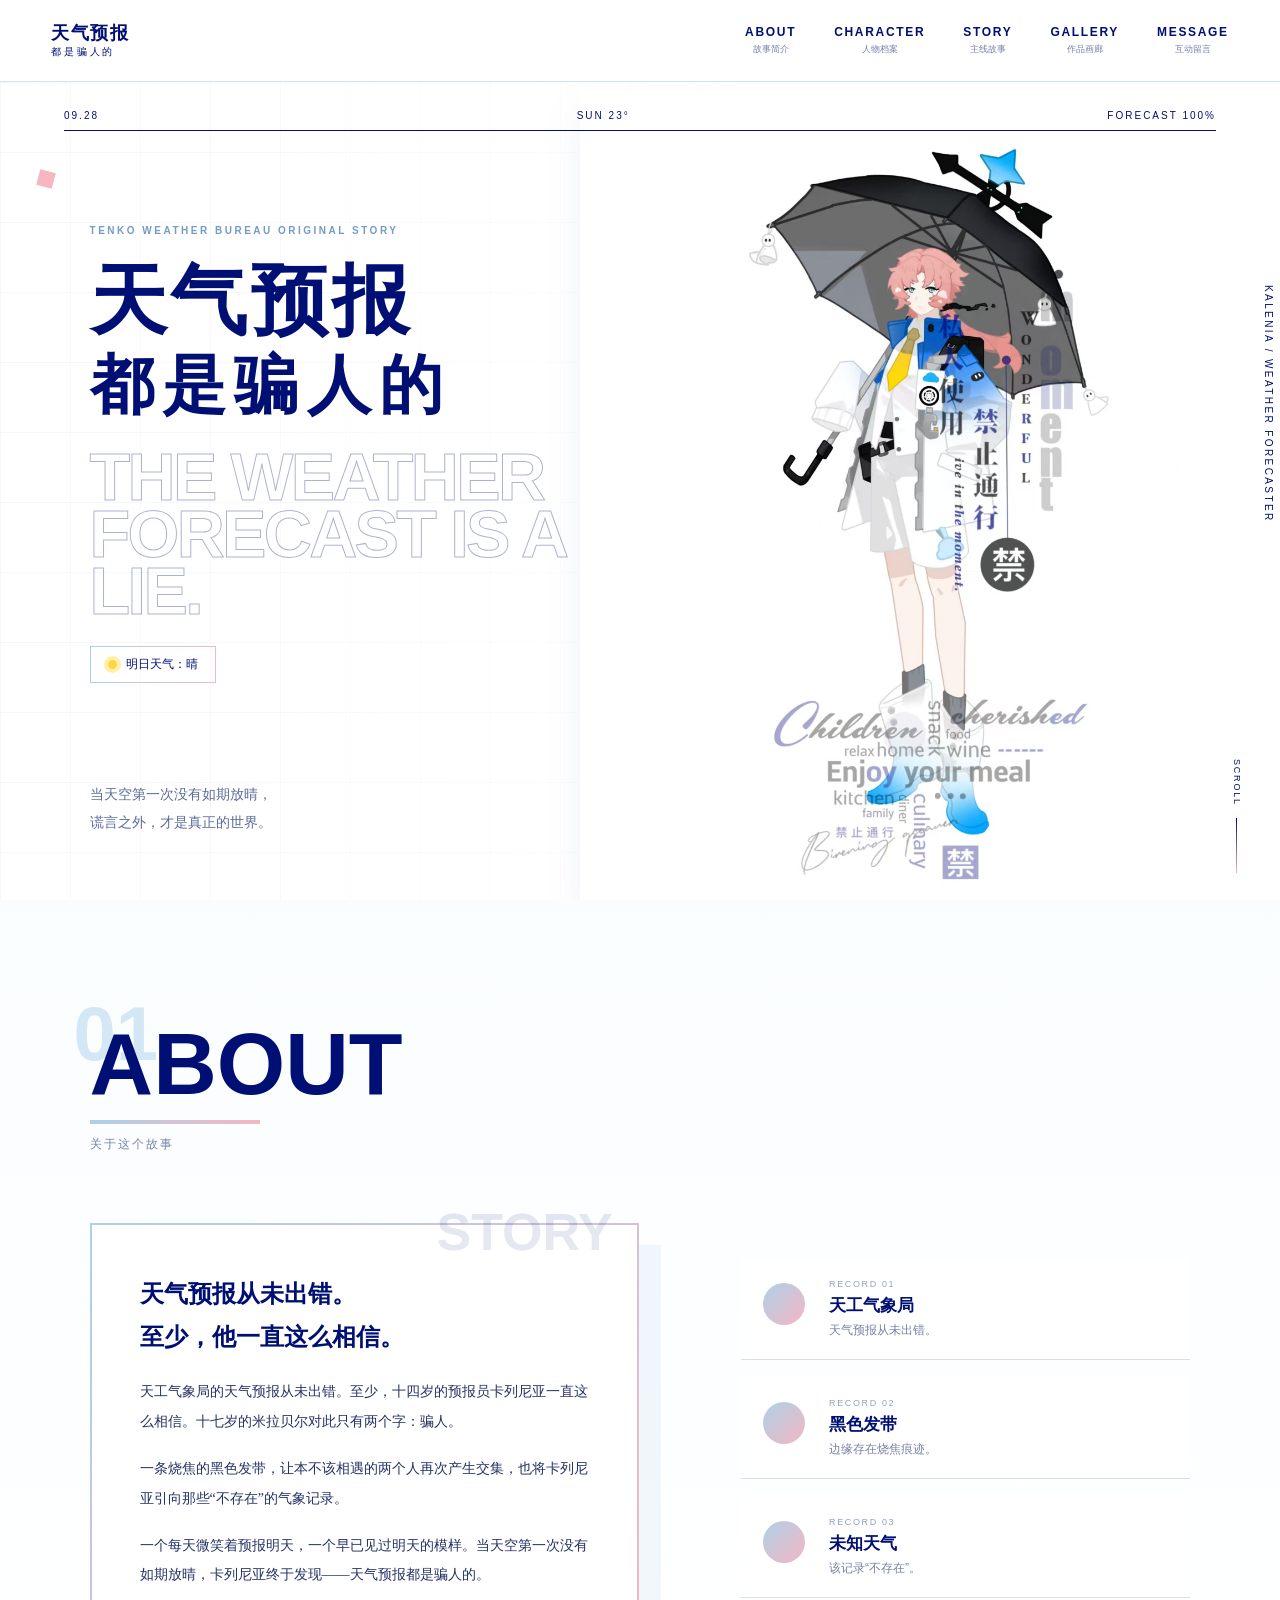
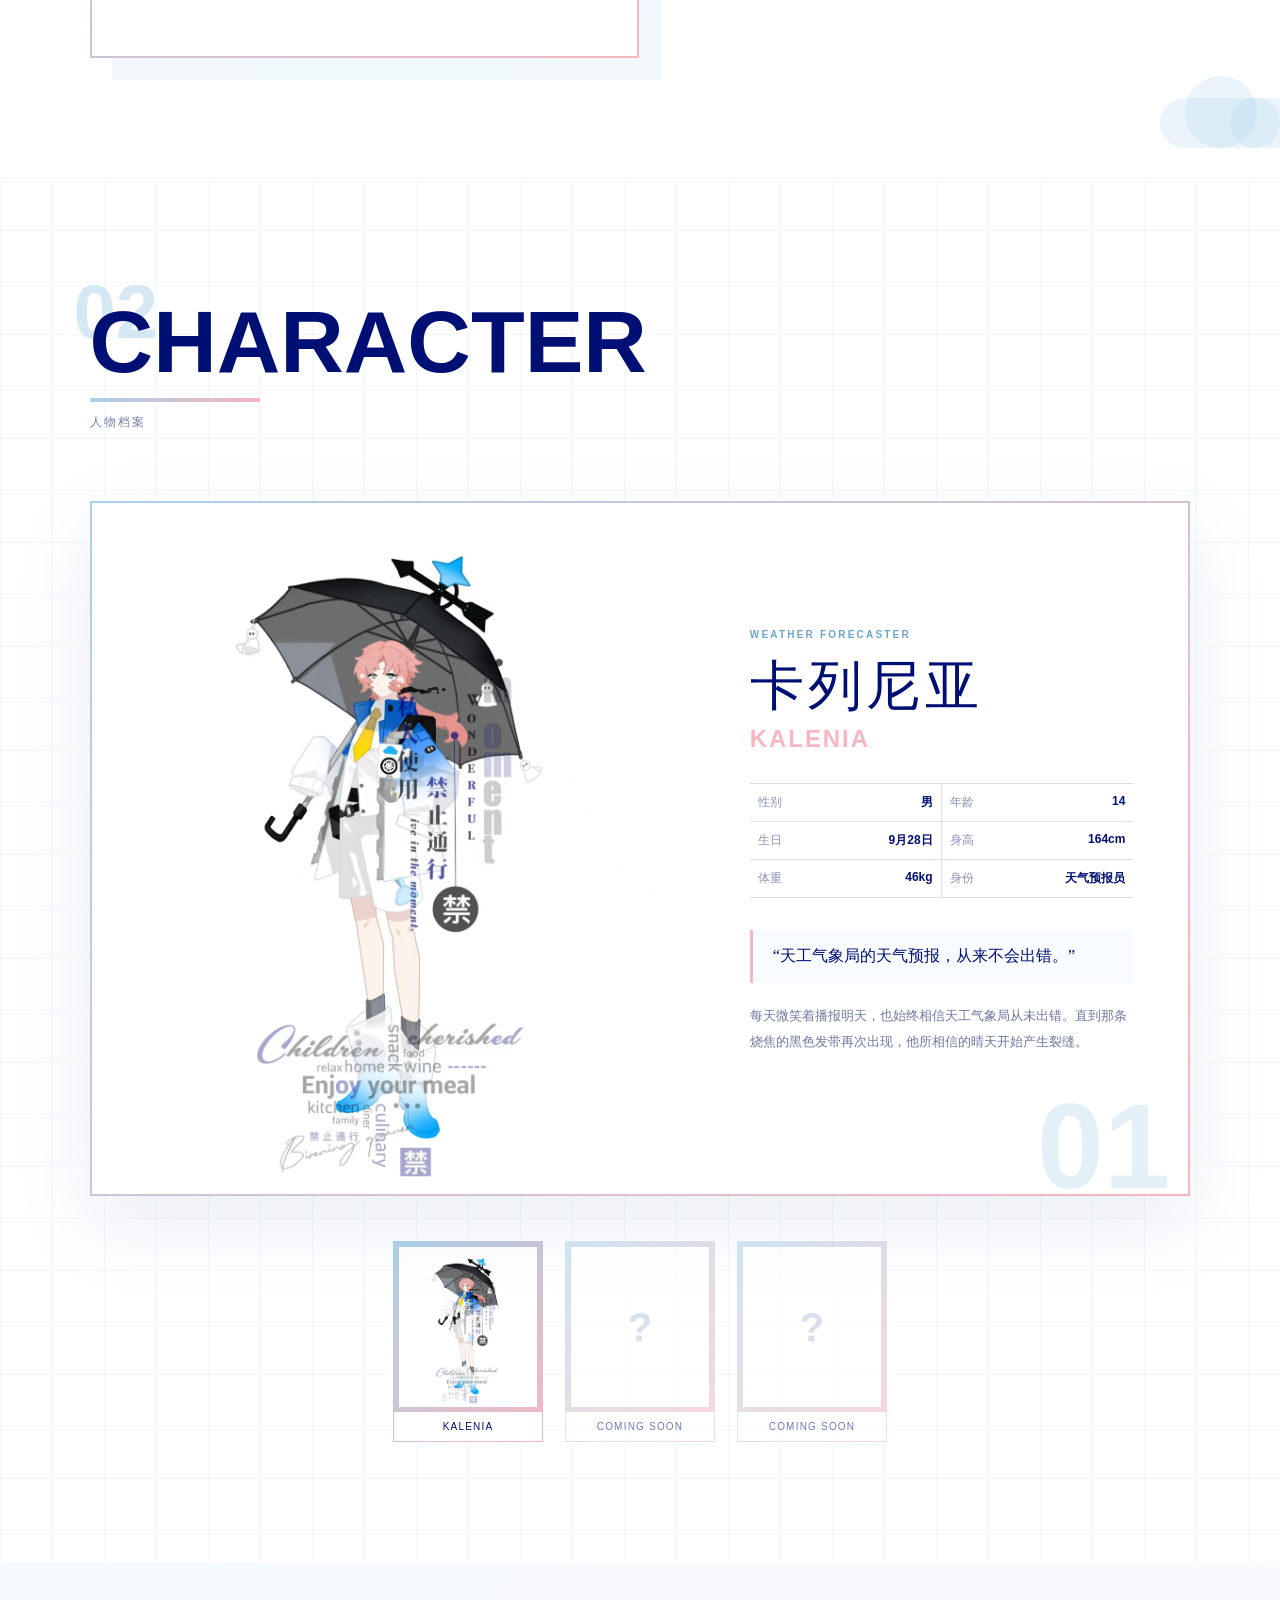
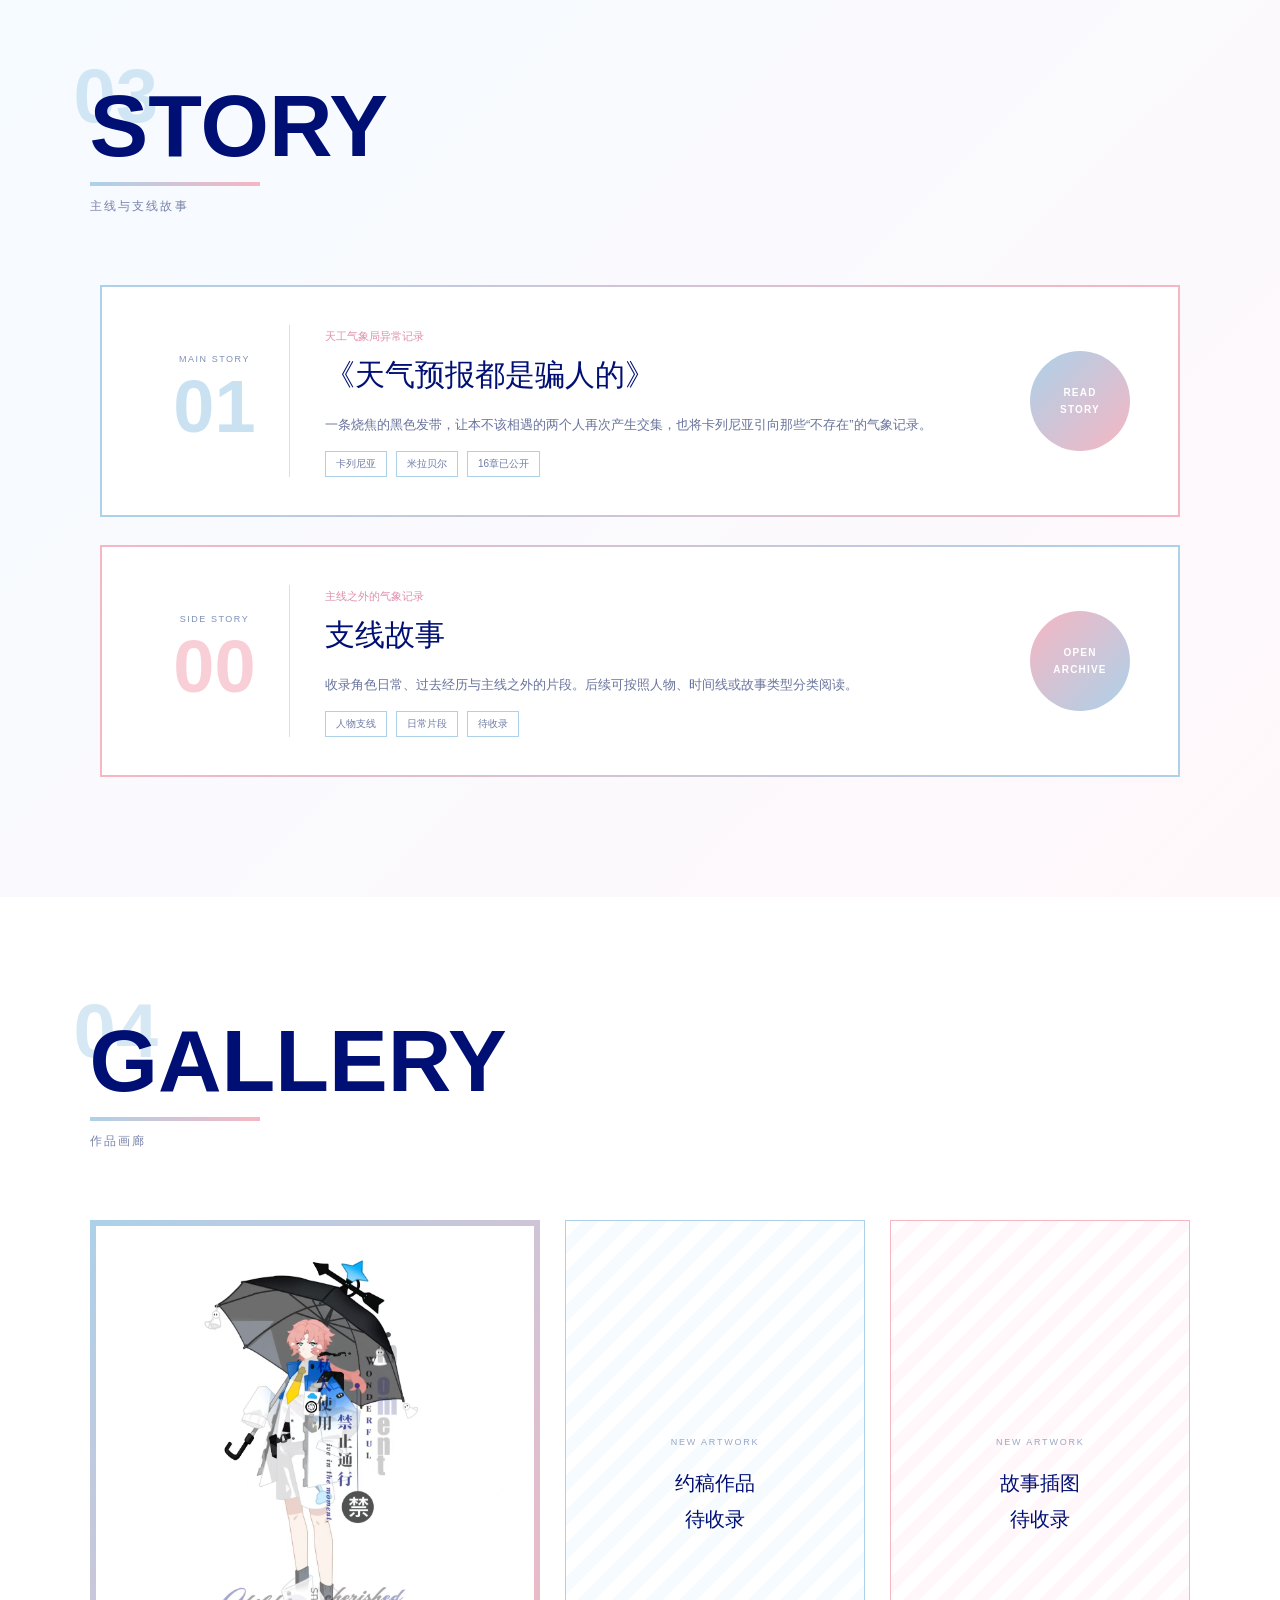
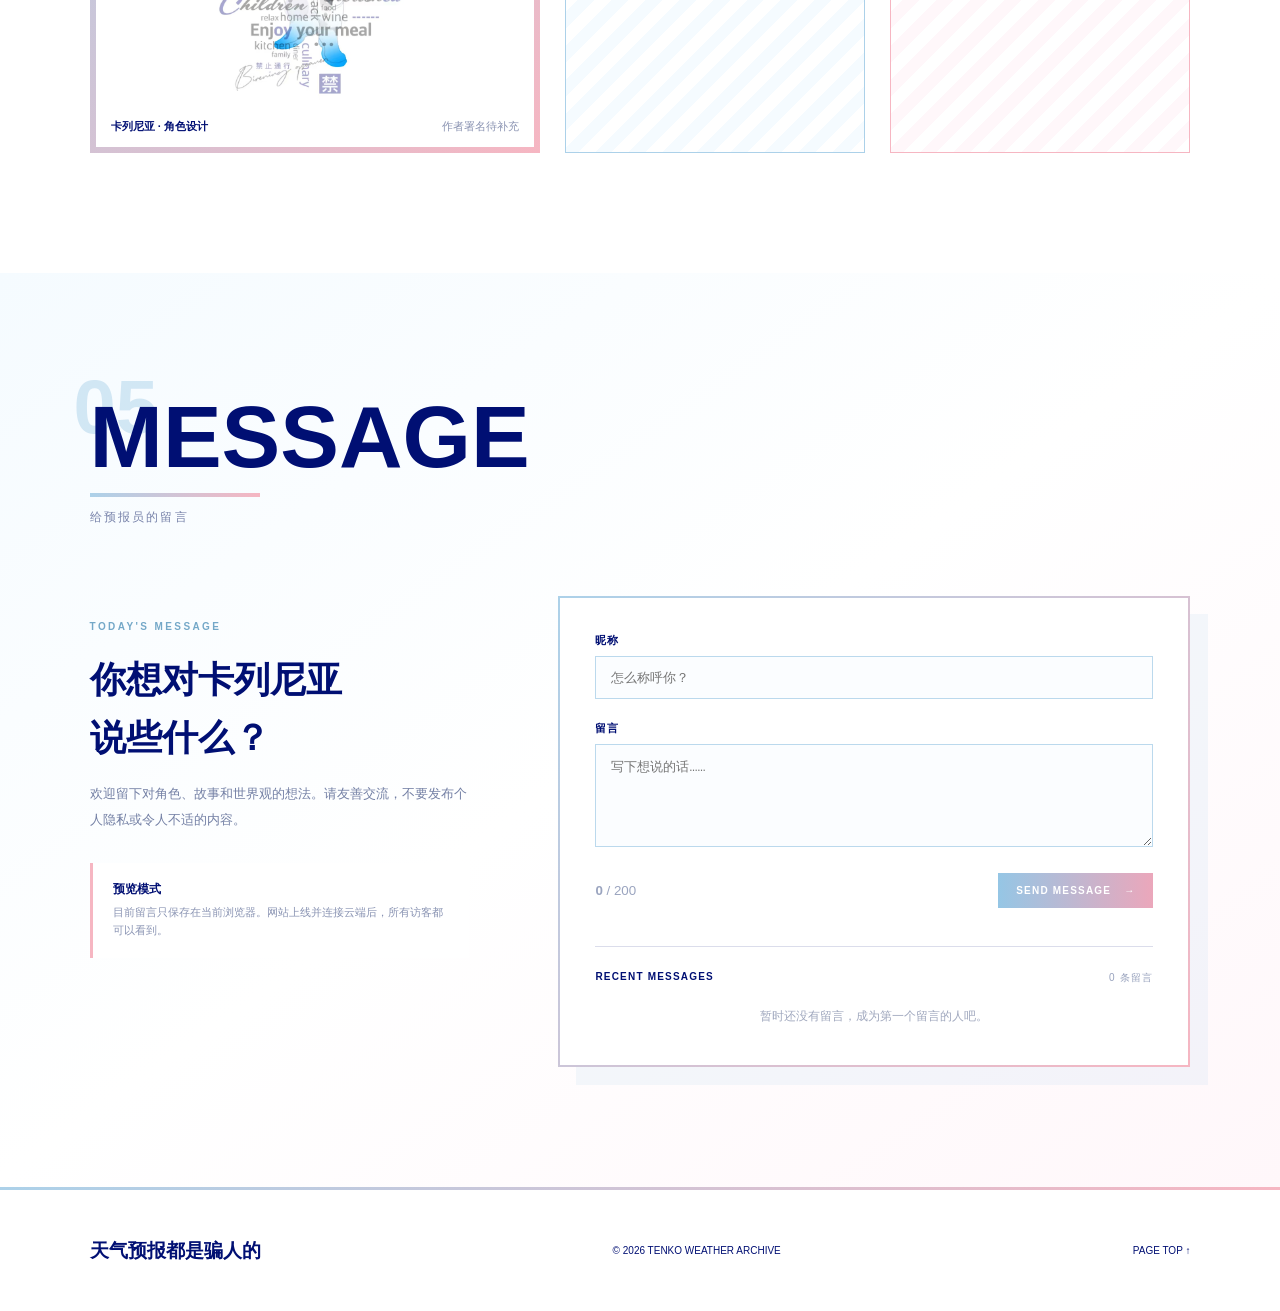
==== index.html @ f3d5d923 "第一次上传网站" ====
<!doctype html>
<html lang="zh-CN">
<head>
  <meta charset="UTF-8"><meta name="viewport" content="width=device-width, initial-scale=1">
  <meta name="description" content="《天气预报都是骗人的》原创角色企划网站">
  <title>天气预报都是骗人的</title><link rel="stylesheet" href="styles.css"><style>.side-story-feature{margin-top:28px;background:linear-gradient(#fff,#fff) padding-box,linear-gradient(90deg,var(--pink),var(--blue)) border-box}.side-story-feature .story-mark b{color:rgba(246,182,194,.65)}.side-read{background:linear-gradient(135deg,var(--pink),var(--blue))}</style>
</head>
<body>
  <header class="header">
    <a class="mini-logo" href="#top"><b>天气预报</b><span>都是骗人的</span></a>
    <button class="menu-button" aria-expanded="false" aria-controls="nav">MENU</button>
    <nav id="nav"><a href="#about"><b>ABOUT</b><span>故事简介</span></a><a href="#character"><b>CHARACTER</b><span>人物档案</span></a><a href="#story"><b>STORY</b><span>主线故事</span></a><a href="#gallery"><b>GALLERY</b><span>作品画廊</span></a><a href="#message"><b>MESSAGE</b><span>互动留言</span></a></nav>
  </header>
  <main id="top">
    <section class="keyvisual">
      <div class="sky-grid" aria-hidden="true"></div><div class="weather-strip" aria-hidden="true"><span>09.28</span><span>SUN 23°</span><span>FORECAST 100%</span></div>
      <div class="hero-title reveal"><p class="kicker">TENKO WEATHER BUREAU ORIGINAL STORY</p><h1><span>天气预报</span><strong>都是骗人的</strong></h1><p class="english-title">THE WEATHER<br>FORECAST IS A LIE.</p><div class="forecast-badge"><i></i> 明日天气：晴</div></div>
      <div class="hero-character reveal"><div class="hero-halo"></div><img src="images/kalenia.jpg" alt="天气预报员卡列尼亚"><p class="vertical-name">KALENIA / WEATHER FORECASTER</p></div>
      <p class="hero-copy">当天空第一次没有如期放晴，<br>谎言之外，才是真正的世界。</p><a class="scroll" href="#about"><span>SCROLL</span><i></i></a>
      <span class="deco square-one"></span><span class="deco square-two"></span><span class="deco cross-one">＋</span>
    </section>
    <section id="about" class="section about">
      <div class="section-title reveal"><span>01</span><h2>ABOUT</h2><p>关于这个故事</p></div>
      <div class="about-layout"><div class="about-card reveal"><p class="lead">天气预报从未出错。<br>至少，他一直这么相信。</p><p>天工气象局的天气预报从未出错。至少，十四岁的预报员卡列尼亚一直这么相信。十七岁的米拉贝尔对此只有两个字：骗人。</p><p>一条烧焦的黑色发带，让本不该相遇的两个人再次产生交集，也将卡列尼亚引向那些“不存在”的气象记录。</p><p>一个每天微笑着预报明天，一个早已见过明天的模样。当天空第一次没有如期放晴，卡列尼亚终于发现——天气预报都是骗人的。</p></div>
        <div class="record-stack reveal"><article><span>RECORD 01</span><b>天工气象局</b><p>天气预报从未出错。</p></article><article><span>RECORD 02</span><b>黑色发带</b><p>边缘存在烧焦痕迹。</p></article><article><span>RECORD 03</span><b>未知天气</b><p>该记录“不存在”。</p></article></div></div><div class="cloud cloud-a" aria-hidden="true"></div>
    </section>
    <section id="character" class="section character-section">
      <div class="section-title reveal"><span>02</span><h2>CHARACTER</h2><p>人物档案</p></div>
      <div class="character-stage reveal"><div class="character-image"><img src="images/kalenia.jpg" alt="卡列尼亚角色立绘"></div><div class="character-profile"><p class="role">WEATHER FORECASTER</p><h3>卡列尼亚</h3><p class="roman">KALENIA</p><dl><div><dt>性别</dt><dd>男</dd></div><div><dt>年龄</dt><dd>14</dd></div><div><dt>生日</dt><dd>9月28日</dd></div><div><dt>身高</dt><dd>164cm</dd></div><div><dt>体重</dt><dd>46kg</dd></div><div><dt>身份</dt><dd>天气预报员</dd></div></dl><blockquote>“天工气象局的天气预报，从来不会出错。”</blockquote><p class="profile-text">每天微笑着播报明天，也始终相信天工气象局从未出错。直到那条烧焦的黑色发带再次出现，他所相信的晴天开始产生裂缝。</p></div><span class="profile-number">01</span></div>
      <div class="character-list"><button class="character-thumb active"><span><img src="images/kalenia.jpg" alt="卡列尼亚头像"></span><b>KALENIA</b></button><button class="character-thumb locked"><span>?</span><b>COMING SOON</b></button><button class="character-thumb locked"><span>?</span><b>COMING SOON</b></button></div>
    </section>
    <section id="story" class="section story-section">
      <div class="section-title reveal"><span>03</span><h2>STORY</h2><p>主线与支线故事</p></div>
      <article class="story-feature reveal"><div class="story-mark"><span>MAIN STORY</span><b>01</b></div><div class="story-copy"><p class="tag">天工气象局异常记录</p><h3>《天气预报都是骗人的》</h3><p>一条烧焦的黑色发带，让本不该相遇的两个人再次产生交集，也将卡列尼亚引向那些“不存在”的气象记录。</p><div class="story-meta"><span>卡列尼亚</span><span>米拉贝尔</span><span>16章已公开</span></div></div><a class="story-read" href="story.html">READ<br>STORY</a></article>
      <article class="story-feature side-story-feature reveal"><div class="story-mark"><span>SIDE STORY</span><b>00</b></div><div class="story-copy"><p class="tag">主线之外的气象记录</p><h3>支线故事</h3><p>收录角色日常、过去经历与主线之外的片段。后续可按照人物、时间线或故事类型分类阅读。</p><div class="story-meta"><span>人物支线</span><span>日常片段</span><span>待收录</span></div></div><a class="story-read side-read" href="side-stories.html">OPEN<br>ARCHIVE</a></article>
    </section>
    <section id="gallery" class="section gallery-section">
      <div class="section-title reveal"><span>04</span><h2>GALLERY</h2><p>作品画廊</p></div>
      <div class="gallery-grid"><figure class="art-card reveal"><div><img src="images/kalenia.jpg" alt="卡列尼亚角色设计"></div><figcaption><b>卡列尼亚 · 角色设计</b><span>作者署名待补充</span></figcaption></figure><div class="art-placeholder reveal"><span>NEW ARTWORK</span><b>约稿作品<br>待收录</b></div><div class="art-placeholder pink reveal"><span>NEW ARTWORK</span><b>故事插图<br>待收录</b></div></div>
    </section>
    <section id="message" class="section message-section">
      <div class="section-title reveal"><span>05</span><h2>MESSAGE</h2><p>给预报员的留言</p></div>
      <div class="message-layout">
        <div class="message-intro reveal"><p class="message-weather">TODAY'S MESSAGE</p><h3>你想对卡列尼亚<br>说些什么？</h3><p>欢迎留下对角色、故事和世界观的想法。请友善交流，不要发布个人隐私或令人不适的内容。</p><div class="preview-notice"><b>预览模式</b><span>目前留言只保存在当前浏览器。网站上线并连接云端后，所有访客都可以看到。</span></div></div>
        <div class="guestbook reveal">
          <form id="message-form">
            <label><span>昵称</span><input id="guest-name" name="name" maxlength="20" placeholder="怎么称呼你？" required></label>
            <label><span>留言</span><textarea id="guest-message" name="message" maxlength="200" rows="5" placeholder="写下想说的话……" required></textarea></label>
            <div class="form-bottom"><small><b id="char-count">0</b> / 200</small><button type="submit">SEND MESSAGE <i>→</i></button></div>
          </form>
          <div class="message-board"><div class="board-heading"><b>RECENT MESSAGES</b><span id="message-count">0 条留言</span></div><div id="message-list" class="message-list"><p class="empty-message">暂时还没有留言，成为第一个留言的人吧。</p></div></div>
        </div>
      </div>
    </section>
  </main>
  <footer><a class="footer-title" href="#top">天气预报都是骗人的</a><p>© 2026 TENKO WEATHER ARCHIVE</p><a href="#top">PAGE TOP ↑</a></footer>
  <script src="script.js"></script>
</body></html>
---- styles.css ----
:root{--navy:#000f73;--blue:#acd1e9;--pink:#f6b6c2;--text:#263264;--line:rgba(0,15,115,.14)}*{box-sizing:border-box}html{scroll-behavior:smooth}body{margin:0;color:var(--text);background:#fff;font-family:"Yu Gothic","Microsoft YaHei",sans-serif;overflow-x:hidden}a{color:inherit;text-decoration:none}button{font:inherit}.header{position:fixed;z-index:30;top:0;left:0;right:0;height:82px;padding:0 4vw;display:flex;align-items:center;justify-content:space-between;background:rgba(255,255,255,.9);backdrop-filter:blur(12px);border-bottom:1px solid rgba(172,209,233,.55)}.mini-logo{display:flex;flex-direction:column;color:var(--navy);line-height:1}.mini-logo b{font-size:18px;letter-spacing:.08em}.mini-logo span{margin-top:5px;font-size:10px;letter-spacing:.28em}.header nav{display:flex;gap:38px}.header nav a{position:relative;display:flex;flex-direction:column;align-items:center}.header nav a::after{content:"";position:absolute;left:0;right:100%;bottom:-11px;height:2px;background:linear-gradient(90deg,var(--blue),var(--pink));transition:.3s}.header nav a:hover::after{right:0}.header nav b{color:var(--navy);font:700 12px Arial;letter-spacing:.14em}.header nav span{margin-top:4px;color:#7580a9;font-size:9px}.menu-button{display:none;border:0;color:var(--navy);background:none;font:700 11px Arial;letter-spacing:.12em}
.keyvisual{position:relative;min-height:100svh;padding-top:82px;overflow:hidden;background:#fff}.sky-grid{position:absolute;inset:82px 0 0;background-image:linear-gradient(rgba(172,209,233,.16) 1px,transparent 1px),linear-gradient(90deg,rgba(246,182,194,.14) 1px,transparent 1px);background-size:70px 70px;mask-image:linear-gradient(to right,#000,transparent 70%)}.weather-strip{position:absolute;z-index:3;top:110px;left:5vw;right:5vw;display:flex;justify-content:space-between;padding-bottom:9px;border-bottom:1px solid var(--navy);color:var(--navy);font:10px Arial;letter-spacing:.2em}.hero-title{position:absolute;z-index:4;top:25%;left:7vw;width:45vw}.kicker{margin:0 0 24px;color:#739cc4;font:700 10px Arial;letter-spacing:.25em}.hero-title h1{margin:0;color:var(--navy);font-family:"Yu Mincho","Songti SC",serif;line-height:1.1}.hero-title h1 span,.hero-title h1 strong{display:block;font-weight:700}.hero-title h1 span{font-size:clamp(44px,6vw,92px);letter-spacing:.05em}.hero-title h1 strong{margin-top:7px;font-size:clamp(37px,5vw,76px);letter-spacing:.13em}.english-title{margin:27px 0 0;color:transparent;-webkit-text-stroke:1px rgba(0,15,115,.32);font:900 clamp(32px,5.2vw,78px)/.86 Arial;letter-spacing:-.04em}.forecast-badge{display:inline-flex;align-items:center;gap:9px;margin-top:25px;padding:9px 17px;border:1px solid;border-image:linear-gradient(90deg,var(--blue),var(--pink)) 1;color:var(--navy);font-size:12px}.forecast-badge i{width:9px;height:9px;border-radius:50%;background:#ffd548;box-shadow:0 0 0 4px #fff2a8}.hero-character{position:absolute;z-index:2;top:91px;right:-2vw;width:58vw;height:calc(100% - 91px)}.hero-character img{position:relative;z-index:2;width:100%;height:100%;object-fit:contain;object-position:center bottom;filter:drop-shadow(0 18px 18px rgba(69,93,150,.08))}.hero-halo{position:absolute;z-index:1;top:10%;right:1%;width:78%;aspect-ratio:1;border-radius:50%;background:linear-gradient(135deg,rgba(172,209,233,.52),rgba(246,182,194,.42))}.vertical-name{position:absolute;z-index:3;right:2.5vw;top:24%;margin:0;color:var(--navy);font:10px Arial;letter-spacing:.24em;writing-mode:vertical-rl}.hero-copy{position:absolute;z-index:5;left:7vw;bottom:7%;margin:0;color:#5e6b9a;font:14px/2 "Yu Mincho","Songti SC",serif}.scroll{position:absolute;z-index:5;right:3vw;bottom:3%;display:flex;align-items:center;gap:12px;color:var(--navy);font:9px Arial;letter-spacing:.2em;writing-mode:vertical-rl}.scroll i{display:block;width:1px;height:55px;background:linear-gradient(var(--navy),var(--pink))}.deco{position:absolute;z-index:1}.square-one{left:3vw;top:19%;width:16px;height:16px;background:var(--pink);transform:rotate(15deg)}.square-two{right:6vw;bottom:17%;width:22px;height:22px;border:3px solid var(--blue);transform:rotate(25deg)}.cross-one{left:50%;bottom:12%;color:var(--pink);font-size:38px}
.section{position:relative;padding:120px max(7vw,28px)}.section-title{position:relative;margin-bottom:70px}.section-title span{position:absolute;top:-30px;left:-16px;color:rgba(172,209,233,.5);font:900 76px Arial}.section-title h2{position:relative;margin:0;color:var(--navy);font:900 clamp(46px,7vw,88px)/1 Arial}.section-title h2::after{content:"";display:block;width:170px;height:4px;margin-top:12px;background:linear-gradient(90deg,var(--blue),var(--pink))}.section-title p{margin:12px 0 0;color:#7883aa;font-size:12px;letter-spacing:.18em}.about{background:linear-gradient(180deg,#fafdff,#fff)}.about-layout{display:grid;grid-template-columns:1.1fr .9fr;gap:8vw;max-width:1180px;margin:0 auto}.about-card{position:relative;padding:48px;background:linear-gradient(#fff,#fff) padding-box,linear-gradient(135deg,var(--blue),var(--pink)) border-box;border:2px solid transparent;box-shadow:22px 22px 0 rgba(172,209,233,.16)}.about-card::before{content:"STORY";position:absolute;top:-23px;right:24px;color:rgba(0,15,115,.1);font:900 52px Arial}.about-card p{position:relative;margin:0 0 18px;font:14px/2.1 "Yu Mincho","Songti SC",serif}.about-card .lead{color:var(--navy);font-size:24px;font-weight:700;line-height:1.8}.record-stack{display:flex;flex-direction:column;gap:17px;padding-top:35px}.record-stack article{position:relative;padding:21px 25px 20px 88px;border-bottom:1px solid var(--line);background:#fff}.record-stack article::before{content:"";position:absolute;left:22px;top:25px;width:42px;height:42px;border-radius:50%;background:linear-gradient(135deg,var(--blue),var(--pink))}.record-stack span{display:block;color:#90a2c3;font:9px Arial;letter-spacing:.18em}.record-stack b{display:block;margin:5px 0;color:var(--navy);font-size:17px}.record-stack p{margin:0;color:#7781a5;font-size:12px}.cloud{position:absolute;width:140px;height:50px;border-radius:40px;background:rgba(172,209,233,.25)}.cloud::before,.cloud::after{content:"";position:absolute;border-radius:50%;background:inherit}.cloud::before{width:72px;height:72px;left:25px;bottom:0}.cloud::after{width:50px;height:50px;right:20px;bottom:0}.cloud-a{right:-20px;bottom:30px}
.character-section{background-image:linear-gradient(rgba(172,209,233,.15) 1px,transparent 1px),linear-gradient(90deg,rgba(172,209,233,.15) 1px,transparent 1px);background-size:52px 52px}.character-stage{position:relative;display:grid;grid-template-columns:1.1fr .9fr;min-height:680px;max-width:1120px;margin:0 auto;border:2px solid transparent;background:linear-gradient(#fff,#fff) padding-box,linear-gradient(135deg,var(--blue),var(--pink)) border-box;box-shadow:0 28px 70px rgba(95,126,180,.13)}.character-image{overflow:hidden;background:#fff}.character-image img{width:100%;height:100%;object-fit:contain;object-position:center bottom}.character-profile{padding:72px 55px;align-self:center}.role{margin:0;color:#6aa6ca;font:700 10px Arial;letter-spacing:.22em}.character-profile h3{margin:10px 0 0;color:var(--navy);font:54px "Yu Mincho","Songti SC",serif;letter-spacing:.08em}.roman{margin:2px 0 30px;color:var(--pink);font:900 24px Arial;letter-spacing:.08em}.character-profile dl{display:grid;grid-template-columns:1fr 1fr;margin:0;border-top:1px solid var(--line)}.character-profile dl div{display:flex;justify-content:space-between;padding:10px 8px;border-bottom:1px solid var(--line);font-size:12px}.character-profile dl div:nth-child(odd){border-right:1px solid var(--line)}.character-profile dt{color:#8b94b5}.character-profile dd{margin:0;color:var(--navy);font-weight:700}.character-profile blockquote{margin:32px 0 20px;padding:16px 20px;border-left:3px solid var(--pink);color:var(--navy);background:#f8fbff;font-family:"Yu Mincho","Songti SC",serif}.profile-text{color:#6d789f;font-size:13px;line-height:2}.profile-number{position:absolute;right:18px;bottom:-12px;color:rgba(172,209,233,.32);font:900 120px/1 Arial}.character-list{display:flex;justify-content:center;gap:22px;margin-top:45px}.character-thumb{width:150px;padding:1px;border:0;background:linear-gradient(135deg,var(--blue),var(--pink));cursor:pointer}.character-thumb>span{display:grid;place-items:center;overflow:hidden;height:160px;margin:5px;color:#b9c5df;background:#fff;font:700 40px Arial}.character-thumb img{width:100%;height:100%;object-fit:cover;object-position:center 12%;transition:.3s}.character-thumb:hover img{transform:scale(1.08)}.character-thumb b{display:block;padding:9px;color:var(--navy);background:#fff;font:10px Arial;letter-spacing:.12em}.character-thumb.locked{cursor:default;opacity:.55}
.story-section{background:linear-gradient(135deg,#f5fbff,#fff8fb)}.story-feature{display:grid;grid-template-columns:150px 1fr 110px;gap:35px;align-items:center;max-width:1080px;margin:auto;padding:38px;border:2px solid transparent;background:linear-gradient(#fff,#fff) padding-box,linear-gradient(90deg,var(--blue),var(--pink)) border-box}.story-mark{display:flex;flex-direction:column;align-items:center;justify-content:center;align-self:stretch;border-right:1px solid var(--line)}.story-mark span{color:#7e90b7;font:9px Arial;letter-spacing:.17em}.story-mark b{color:rgba(172,209,233,.65);font:900 74px Arial}.story-copy .tag{margin:0;color:#df8fad;font-size:11px}.story-copy h3{margin:8px 0 16px;color:var(--navy);font:30px "Yu Mincho","Songti SC",serif}.story-copy>p{color:#68739b;font-size:13px;line-height:2}.story-meta{display:flex;gap:9px;flex-wrap:wrap}.story-meta span{padding:5px 10px;border:1px solid var(--blue);color:#6f7da7;font-size:10px}.story-feature button{height:100px;border:0;border-radius:50%;color:#fff;background:linear-gradient(135deg,var(--blue),var(--pink));font:700 10px/1.7 Arial;letter-spacing:.12em}
.gallery-grid{display:grid;grid-template-columns:1.2fr .8fr .8fr;gap:25px;max-width:1180px;margin:auto}.art-card{margin:0;padding:6px;background:linear-gradient(135deg,var(--blue),var(--pink))}.art-card>div{height:480px;background:#fff;overflow:hidden}.art-card img{width:100%;height:100%;object-fit:contain}.art-card figcaption{display:flex;justify-content:space-between;padding:13px 15px;color:var(--navy);background:#fff;font-size:11px}.art-card figcaption span{color:#8992b1}.art-placeholder{display:flex;flex-direction:column;align-items:center;justify-content:center;min-height:350px;border:1px solid var(--blue);color:var(--navy);background:repeating-linear-gradient(135deg,#fff,#fff 12px,#f5fbff 12px,#f5fbff 24px);text-align:center}.art-placeholder.pink{border-color:var(--pink);background:repeating-linear-gradient(135deg,#fff,#fff 12px,#fff7fa 12px,#fff7fa 24px)}.art-placeholder span{margin-bottom:18px;color:#9ba7c3;font:9px Arial;letter-spacing:.2em}.art-placeholder b{font:20px/1.8 "Yu Mincho","Songti SC",serif}
.message-section{background:linear-gradient(145deg,#f5fbff 0%,#fff 50%,#fff7fa 100%)}.message-layout{display:grid;grid-template-columns:.75fr 1.25fr;gap:7vw;max-width:1120px;margin:auto}.message-intro{padding-top:25px}.message-weather{margin:0 0 20px;color:#74a8c8;font:700 10px Arial;letter-spacing:.24em}.message-intro h3{margin:0;color:var(--navy);font:700 36px/1.6 "Yu Mincho","Songti SC",serif}.message-intro>p:not(.message-weather){color:#7480a5;font-size:13px;line-height:2}.preview-notice{margin-top:30px;padding:18px 20px;border-left:3px solid var(--pink);background:#fff}.preview-notice b,.preview-notice span{display:block}.preview-notice b{margin-bottom:5px;color:var(--navy);font-size:12px}.preview-notice span{color:#8a94b3;font-size:11px;line-height:1.7}.guestbook{padding:35px;background:#fff;border:2px solid transparent;background:linear-gradient(#fff,#fff) padding-box,linear-gradient(135deg,var(--blue),var(--pink)) border-box;box-shadow:18px 18px 0 rgba(172,209,233,.15)}#message-form label{display:block;margin-bottom:22px}#message-form label span{display:block;margin-bottom:8px;color:var(--navy);font-size:11px;font-weight:700;letter-spacing:.1em}#message-form input,#message-form textarea{width:100%;padding:13px 15px;border:1px solid rgba(172,209,233,.8);border-radius:0;outline:none;color:var(--text);background:#fbfdff;font:13px/1.7 inherit;resize:vertical;transition:.2s}#message-form input:focus,#message-form textarea:focus{border-color:var(--pink);box-shadow:0 0 0 3px rgba(246,182,194,.15)}.form-bottom{display:flex;align-items:center;justify-content:space-between}.form-bottom small{color:#9aa4bf}.form-bottom button{padding:12px 18px;border:0;color:#fff;background:linear-gradient(90deg,#95c6e5,#eba7bb);font:700 10px Arial;letter-spacing:.12em;cursor:pointer}.form-bottom button:hover{filter:saturate(1.15);transform:translateY(-1px)}.form-bottom button i{margin-left:9px;font-style:normal}.message-board{margin-top:38px;padding-top:24px;border-top:1px solid var(--line)}.board-heading{display:flex;justify-content:space-between;margin-bottom:18px;color:var(--navy);font:10px Arial;letter-spacing:.12em}.board-heading span{color:#98a2bd}.message-list{display:flex;flex-direction:column;gap:12px}.empty-message{margin:5px 0;color:#a0a8be;font-size:12px;text-align:center}.message-item{padding:15px 17px;border-left:3px solid var(--blue);background:#f8fbff}.message-item:nth-child(even){border-left-color:var(--pink);background:#fff8fb}.message-item header{display:flex;justify-content:space-between;margin-bottom:7px}.message-item b{color:var(--navy);font-size:12px}.message-item time{color:#a0a8be;font-size:9px}.message-item p{margin:0;color:#68739b;font-size:12px;line-height:1.8;white-space:pre-wrap;word-break:break-word}footer{display:flex;align-items:center;justify-content:space-between;padding:45px 7vw;border-top:3px solid transparent;border-image:linear-gradient(90deg,var(--blue),var(--pink)) 1;color:var(--navy);font-size:10px}.footer-title{font:700 19px "Yu Mincho","Songti SC",serif}.reveal{opacity:0;transform:translateY(25px);transition:opacity .75s,transform .75s}.reveal.visible{opacity:1;transform:none}
.story-read{display:flex;width:100px;height:100px;align-items:center;justify-content:center;border-radius:50%;color:#fff;background:linear-gradient(135deg,var(--blue),var(--pink));font:700 10px/1.7 Arial;letter-spacing:.12em;text-align:center;transition:.25s}.story-read:hover{transform:scale(1.06);box-shadow:0 10px 25px rgba(115,152,195,.22)}@media(max-width:800px){.header{height:64px}.menu-button{display:block}.header nav{position:absolute;top:64px;left:0;right:0;display:none;flex-direction:column;gap:0;padding:15px 25px 25px;background:rgba(255,255,255,.98);border-bottom:1px solid var(--blue)}.header nav.open{display:flex}.header nav a{align-items:flex-start;padding:10px 0}.keyvisual{min-height:900px;padding-top:64px}.sky-grid{inset:64px 0 0}.weather-strip{top:82px}.hero-title{top:17%;left:7%;width:86%;z-index:5}.hero-title h1 span{font-size:46px}.hero-title h1 strong{font-size:38px}.english-title{font-size:39px}.hero-character{top:350px;right:-18%;width:125%;height:550px}.hero-halo{right:5%;width:70%}.hero-copy{display:none}.section{padding:90px 22px}.section-title{margin-bottom:45px}.about-layout,.character-stage,.message-layout{grid-template-columns:1fr}.about-card{padding:32px 24px}.record-stack{padding-top:10px}.character-stage{min-height:auto}.character-image{height:520px}.character-profile{padding:38px 25px}.character-profile h3{font-size:42px}.character-list{gap:8px}.character-thumb{width:31%}.character-thumb>span{height:120px}.story-feature{grid-template-columns:1fr;padding:28px}.story-mark{border:0;border-bottom:1px solid var(--line);padding-bottom:16px}.story-mark b{font-size:50px}.story-feature button,.story-read{width:100px;justify-self:center}.gallery-grid{grid-template-columns:1fr}.art-card>div{height:520px}.art-placeholder{min-height:230px}.guestbook{padding:25px 20px;box-shadow:10px 10px 0 rgba(172,209,233,.15)}footer{flex-direction:column;gap:13px;text-align:center}}@media(prefers-reduced-motion:reduce){html{scroll-behavior:auto}.reveal{opacity:1;transform:none;transition:none}}
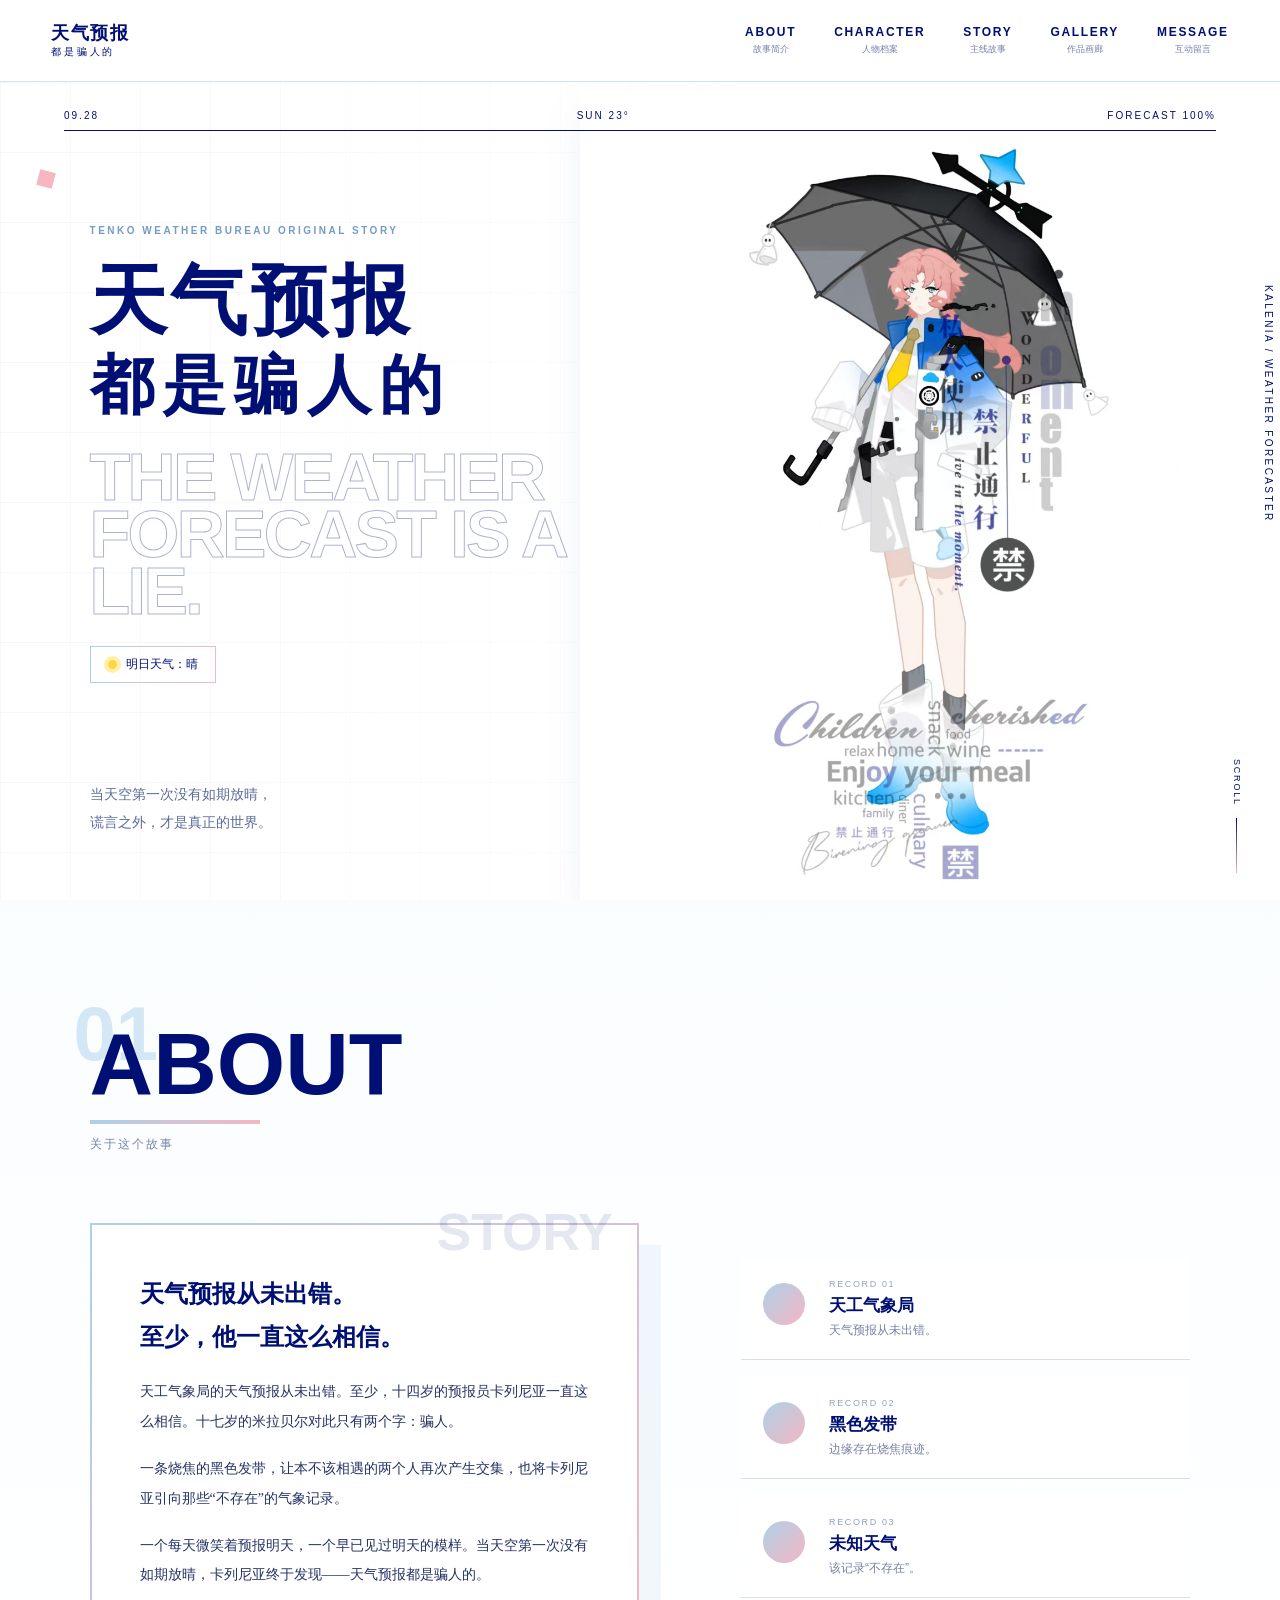
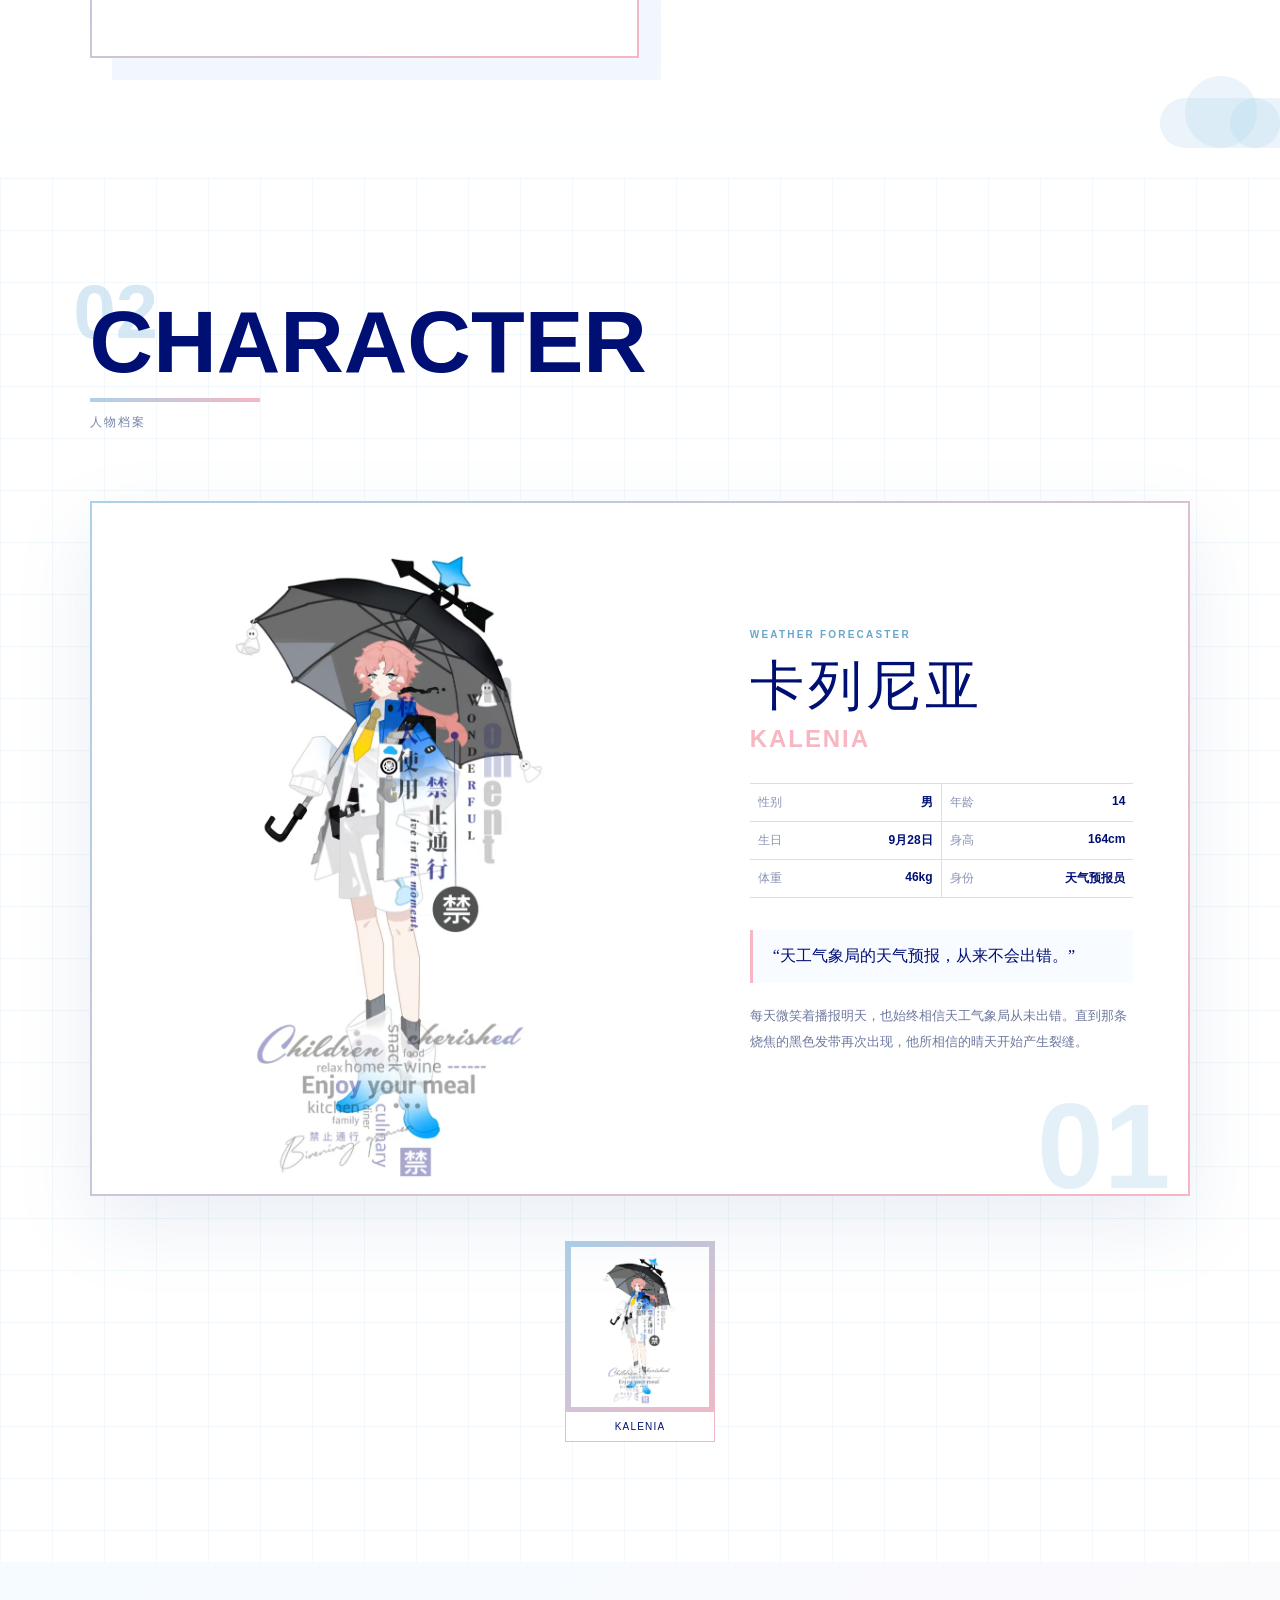
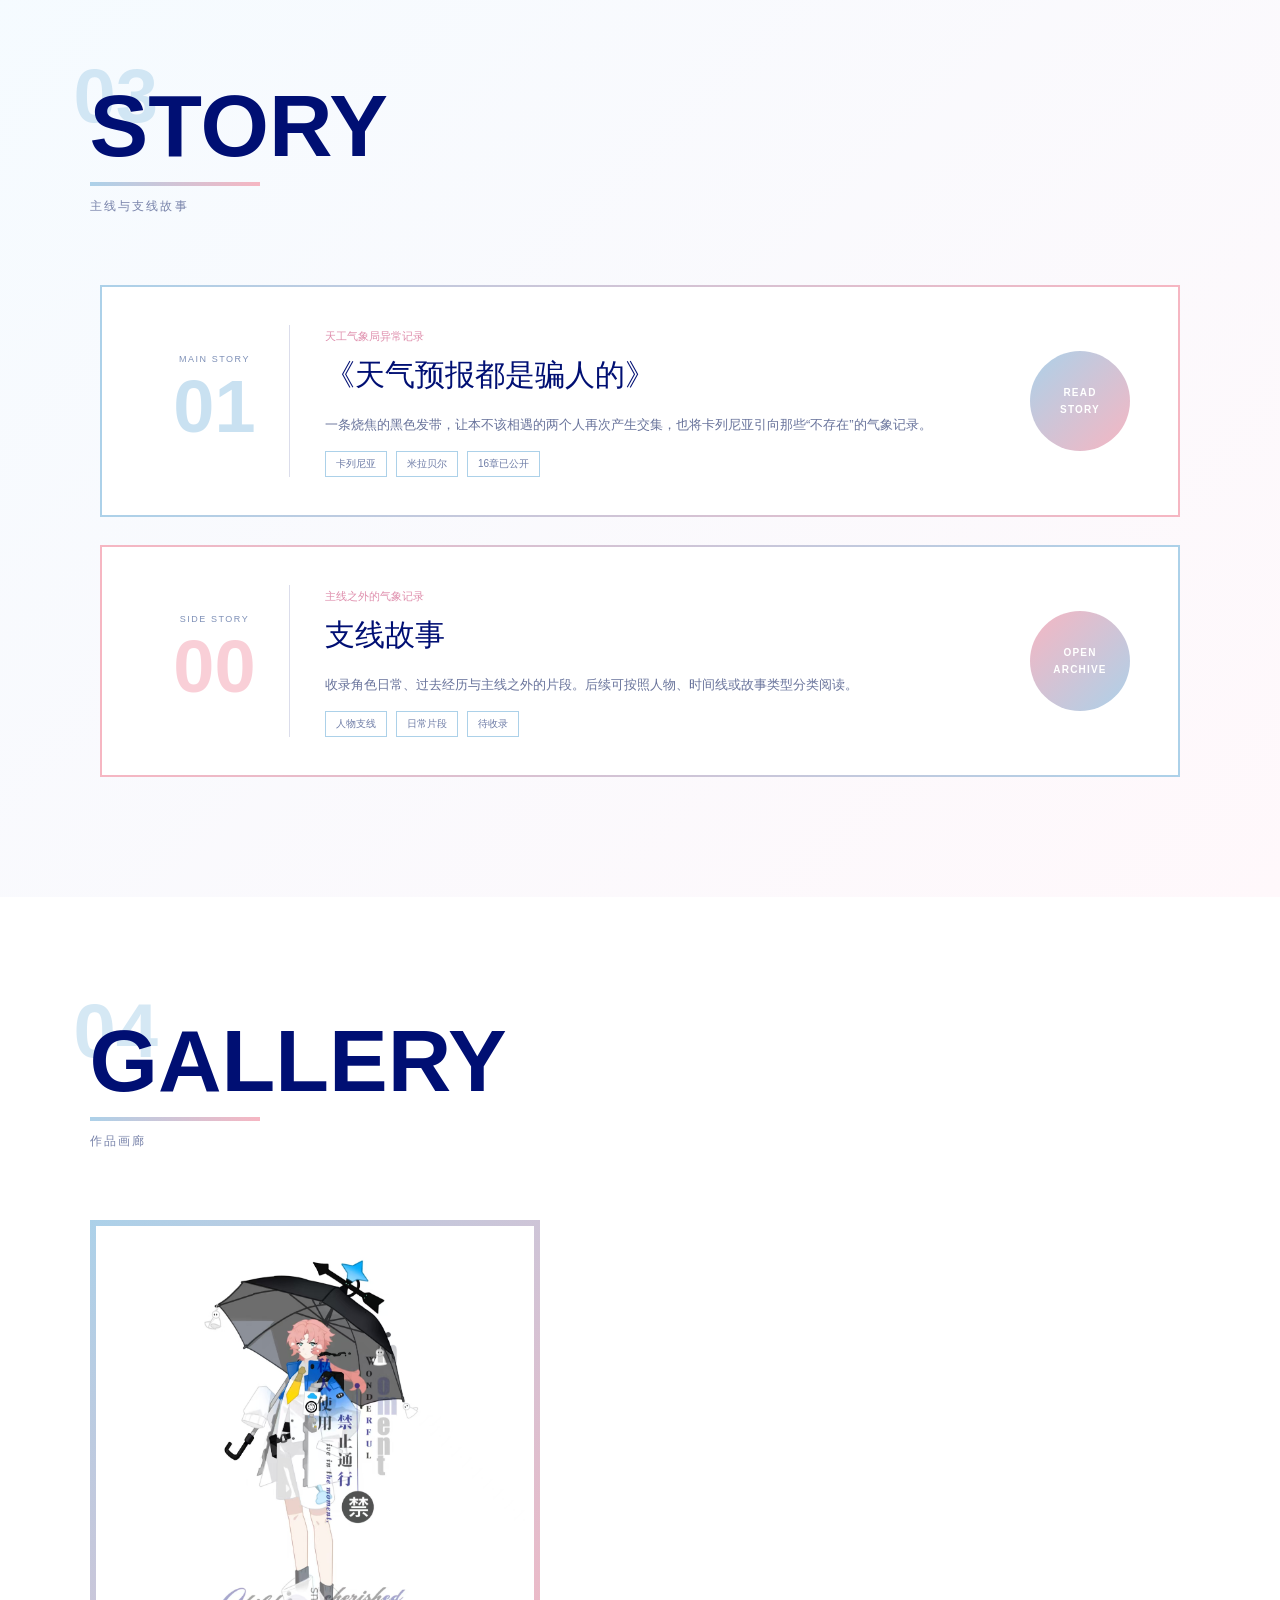
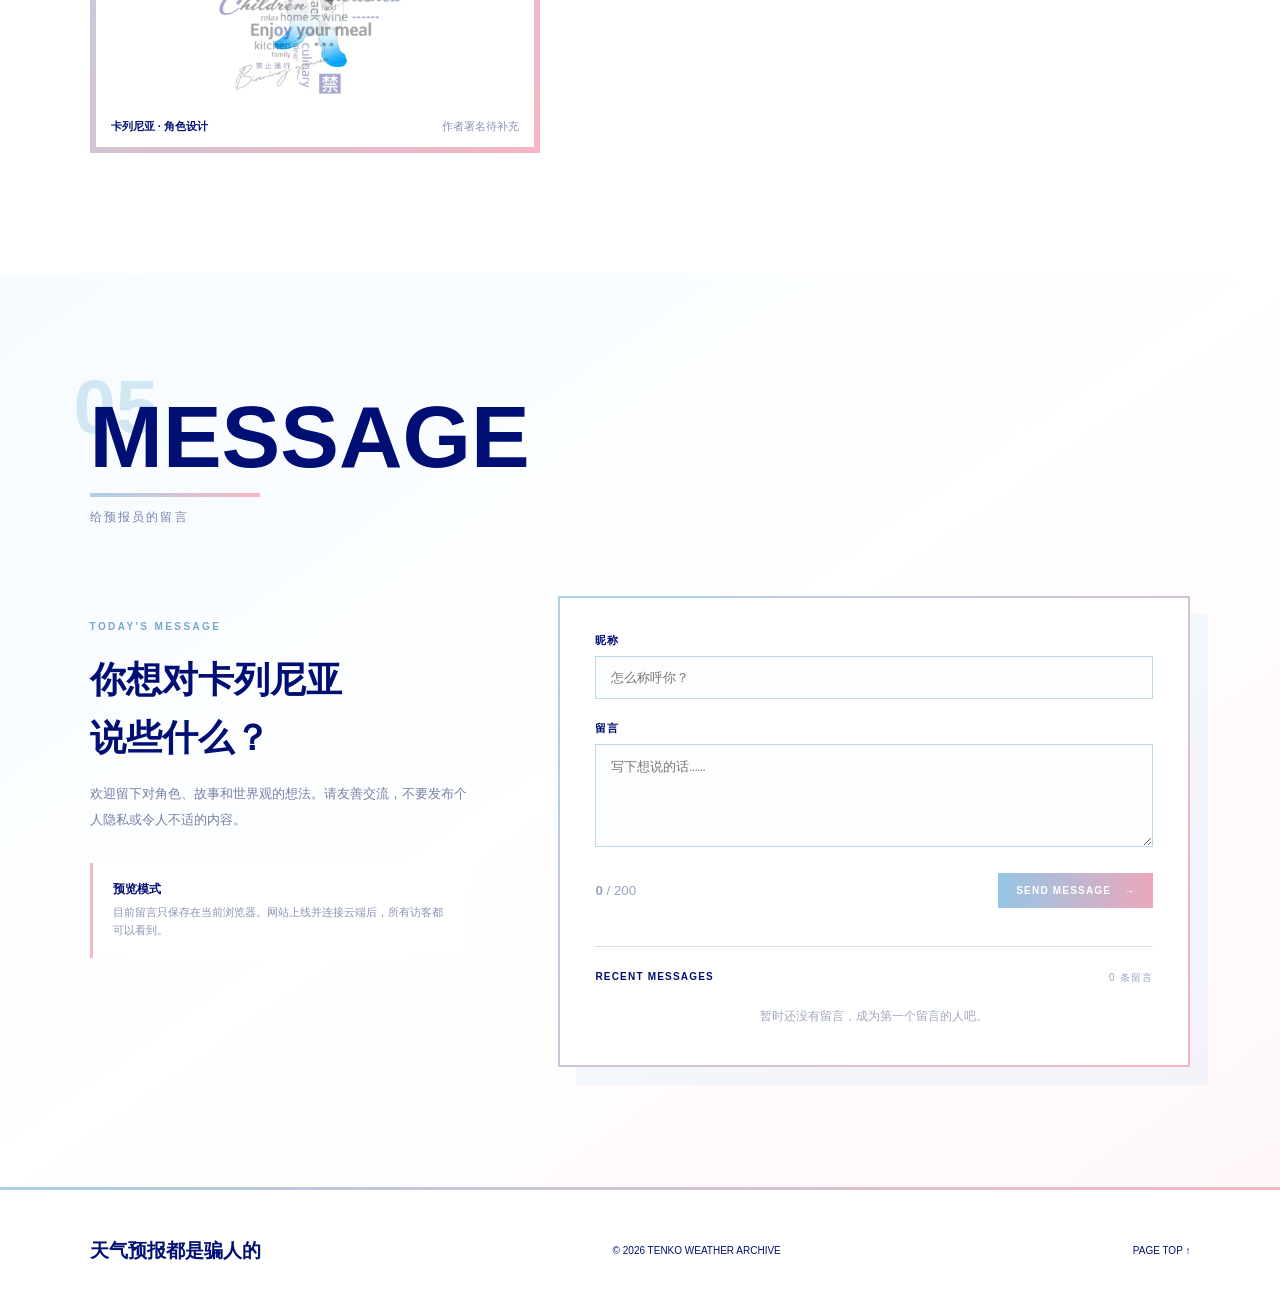
==== commit d9c5e046: "Add files via upload" ====
--- a/index.html
+++ b/index.html
@@ -26,8 +26,8 @@
     </section>
     <section id="character" class="section character-section">
       <div class="section-title reveal"><span>02</span><h2>CHARACTER</h2><p>人物档案</p></div>
-      <div class="character-stage reveal"><div class="character-image"><img src="images/kalenia.jpg" alt="卡列尼亚角色立绘"></div><div class="character-profile"><p class="role">WEATHER FORECASTER</p><h3>卡列尼亚</h3><p class="roman">KALENIA</p><dl><div><dt>性别</dt><dd>男</dd></div><div><dt>年龄</dt><dd>14</dd></div><div><dt>生日</dt><dd>9月28日</dd></div><div><dt>身高</dt><dd>164cm</dd></div><div><dt>体重</dt><dd>46kg</dd></div><div><dt>身份</dt><dd>天气预报员</dd></div></dl><blockquote>“天工气象局的天气预报，从来不会出错。”</blockquote><p class="profile-text">每天微笑着播报明天，也始终相信天工气象局从未出错。直到那条烧焦的黑色发带再次出现，他所相信的晴天开始产生裂缝。</p></div><span class="profile-number">01</span></div>
-      <div class="character-list"><button class="character-thumb active"><span><img src="images/kalenia.jpg" alt="卡列尼亚头像"></span><b>KALENIA</b></button><button class="character-thumb locked"><span>?</span><b>COMING SOON</b></button><button class="character-thumb locked"><span>?</span><b>COMING SOON</b></button></div>
+      <div id="character-stage" class="character-stage reveal"><div class="character-image"><img src="images/kalenia.jpg" alt="卡列尼亚角色立绘"></div><div class="character-profile"><p class="role">WEATHER FORECASTER</p><h3>卡列尼亚</h3><p class="roman">KALENIA</p><dl><div><dt>性别</dt><dd>男</dd></div><div><dt>年龄</dt><dd>14</dd></div><div><dt>生日</dt><dd>9月28日</dd></div><div><dt>身高</dt><dd>164cm</dd></div><div><dt>体重</dt><dd>46kg</dd></div><div><dt>身份</dt><dd>天气预报员</dd></div></dl><blockquote>“天工气象局的天气预报，从来不会出错。”</blockquote><p class="profile-text">每天微笑着播报明天，也始终相信天工气象局从未出错。直到那条烧焦的黑色发带再次出现，他所相信的晴天开始产生裂缝。</p></div><span class="profile-number">01</span></div>
+      <div id="character-list" class="character-list"><button class="character-thumb active"><span><img src="images/kalenia.jpg" alt="卡列尼亚头像"></span><b>KALENIA</b></button><button class="character-thumb locked"><span>?</span><b>COMING SOON</b></button><button class="character-thumb locked"><span>?</span><b>COMING SOON</b></button></div>
     </section>
     <section id="story" class="section story-section">
       <div class="section-title reveal"><span>03</span><h2>STORY</h2><p>主线与支线故事</p></div>
@@ -36,7 +36,7 @@
     </section>
     <section id="gallery" class="section gallery-section">
       <div class="section-title reveal"><span>04</span><h2>GALLERY</h2><p>作品画廊</p></div>
-      <div class="gallery-grid"><figure class="art-card reveal"><div><img src="images/kalenia.jpg" alt="卡列尼亚角色设计"></div><figcaption><b>卡列尼亚 · 角色设计</b><span>作者署名待补充</span></figcaption></figure><div class="art-placeholder reveal"><span>NEW ARTWORK</span><b>约稿作品<br>待收录</b></div><div class="art-placeholder pink reveal"><span>NEW ARTWORK</span><b>故事插图<br>待收录</b></div></div>
+      <div id="gallery-grid" class="gallery-grid"><figure class="art-card reveal"><div><img src="images/kalenia.jpg" alt="卡列尼亚角色设计"></div><figcaption><b>卡列尼亚 · 角色设计</b><span>作者署名待补充</span></figcaption></figure><div class="art-placeholder reveal"><span>NEW ARTWORK</span><b>约稿作品<br>待收录</b></div><div class="art-placeholder pink reveal"><span>NEW ARTWORK</span><b>故事插图<br>待收录</b></div></div>
     </section>
     <section id="message" class="section message-section">
       <div class="section-title reveal"><span>05</span><h2>MESSAGE</h2><p>给预报员的留言</p></div>
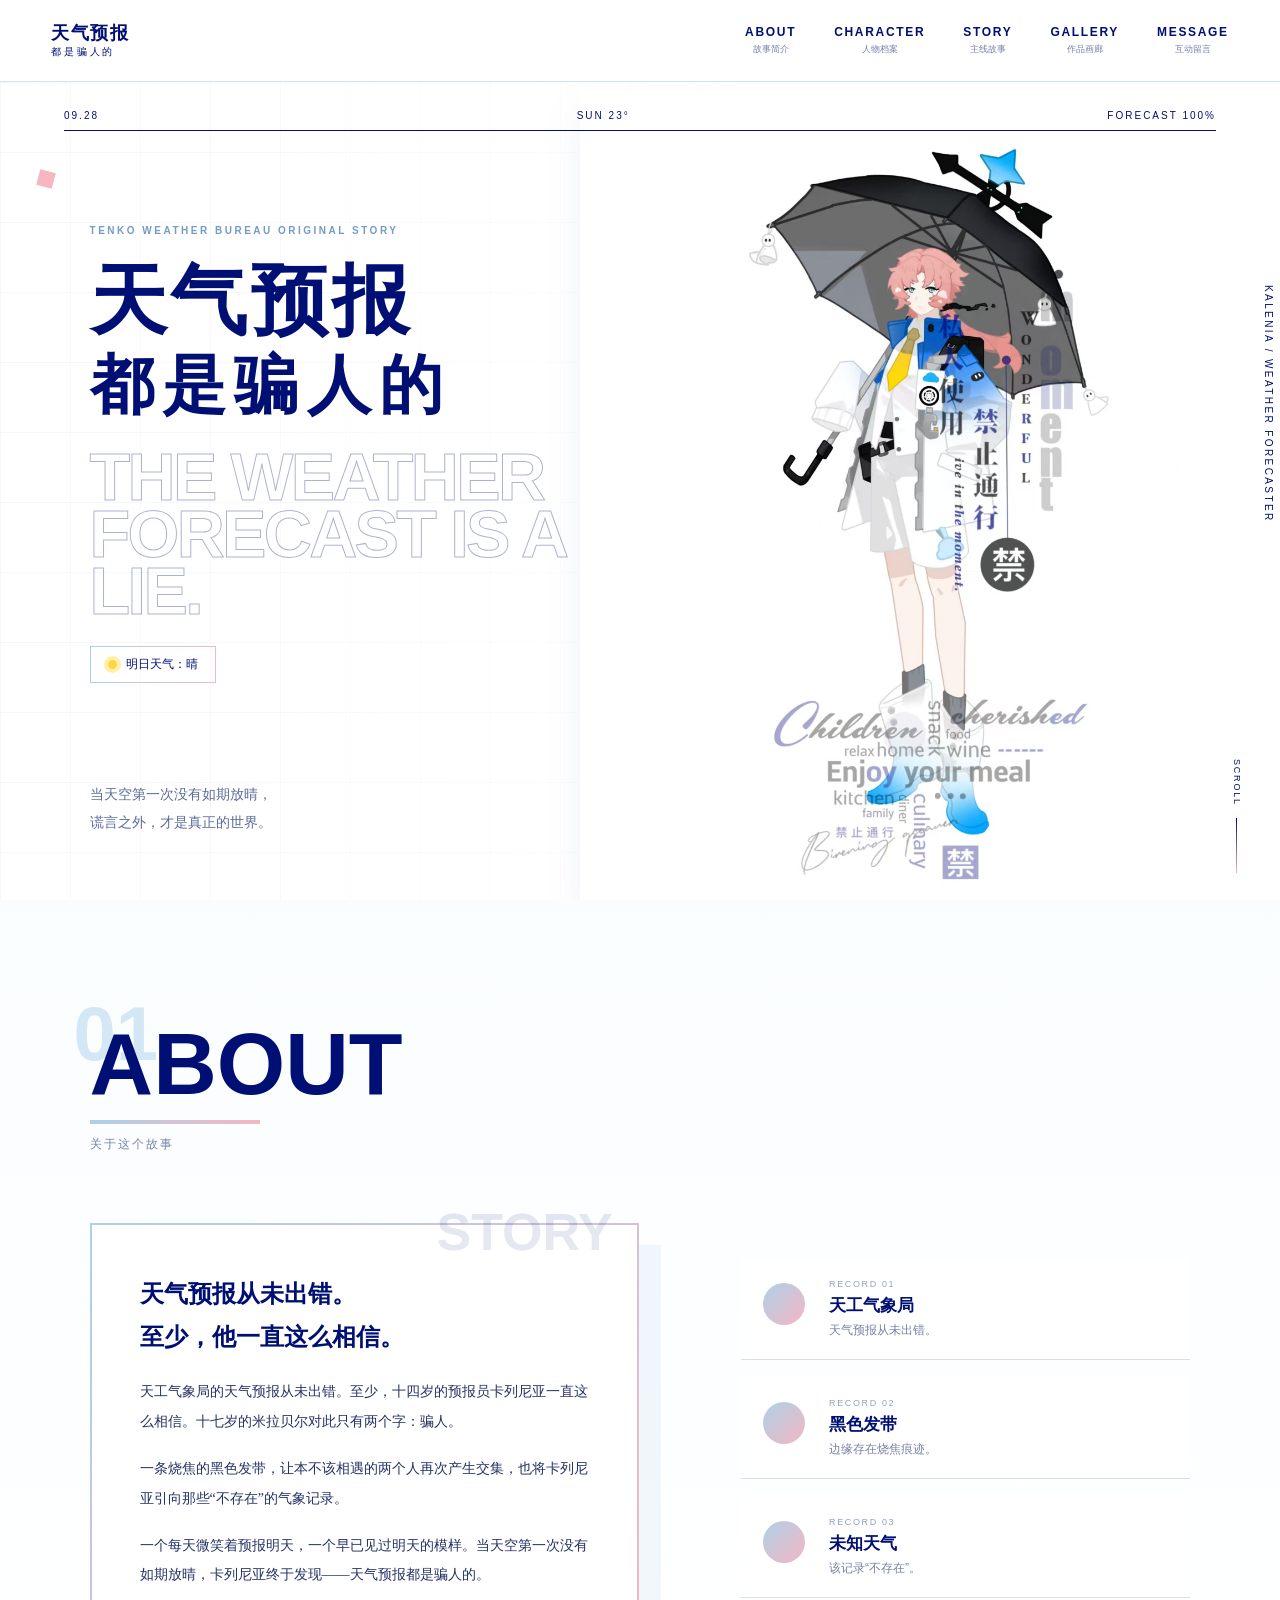
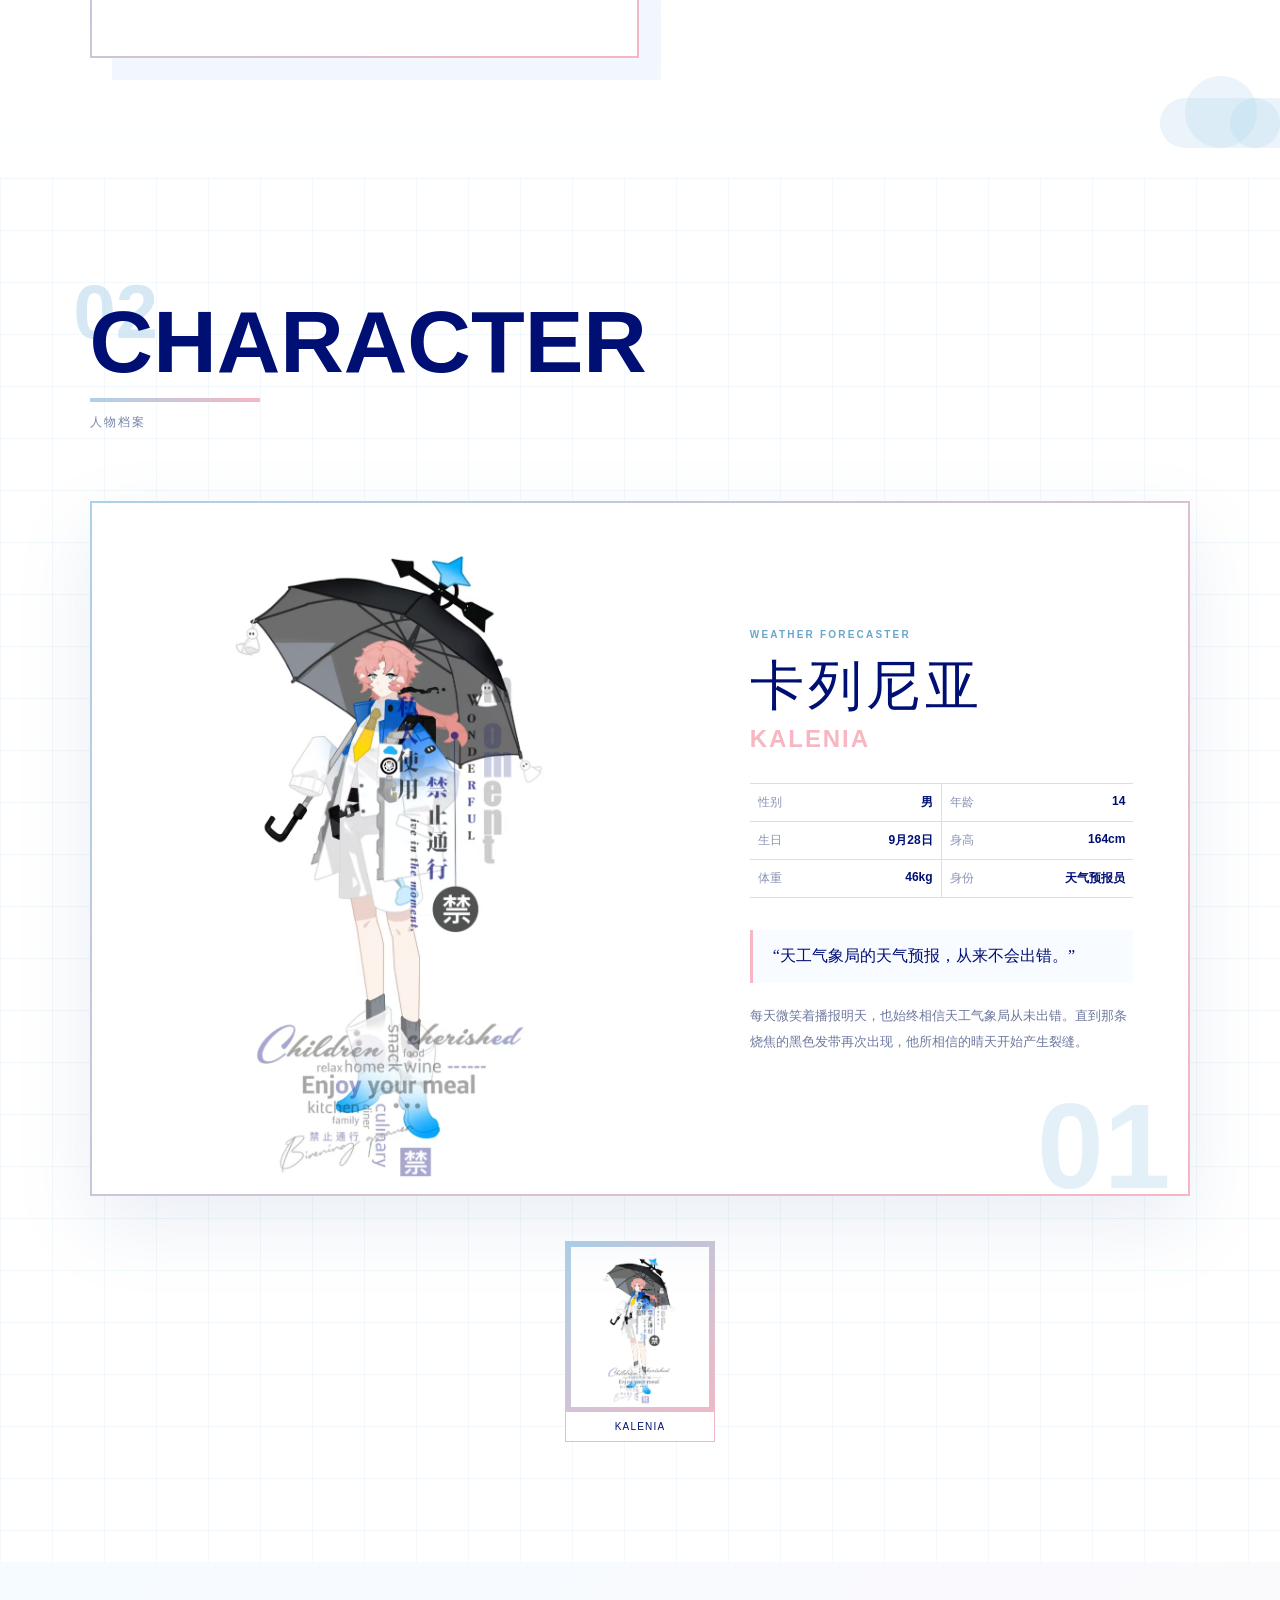
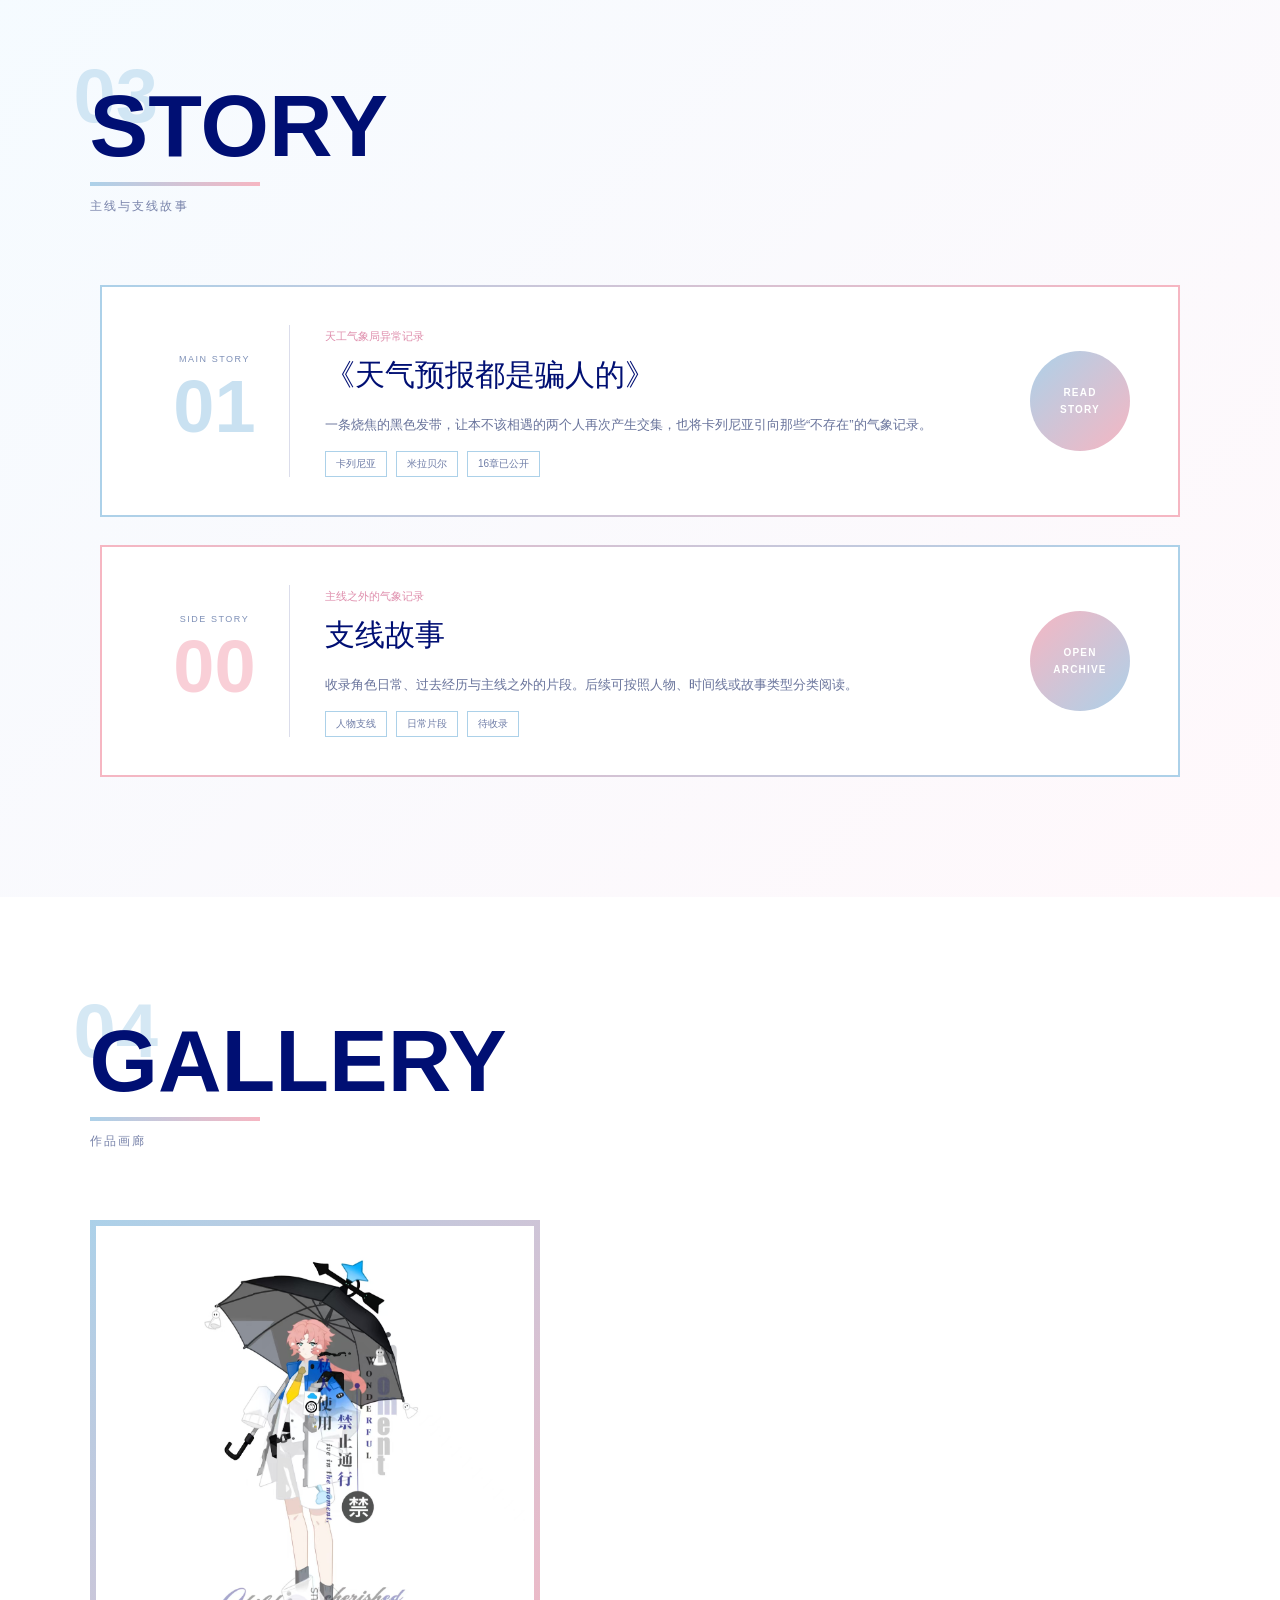
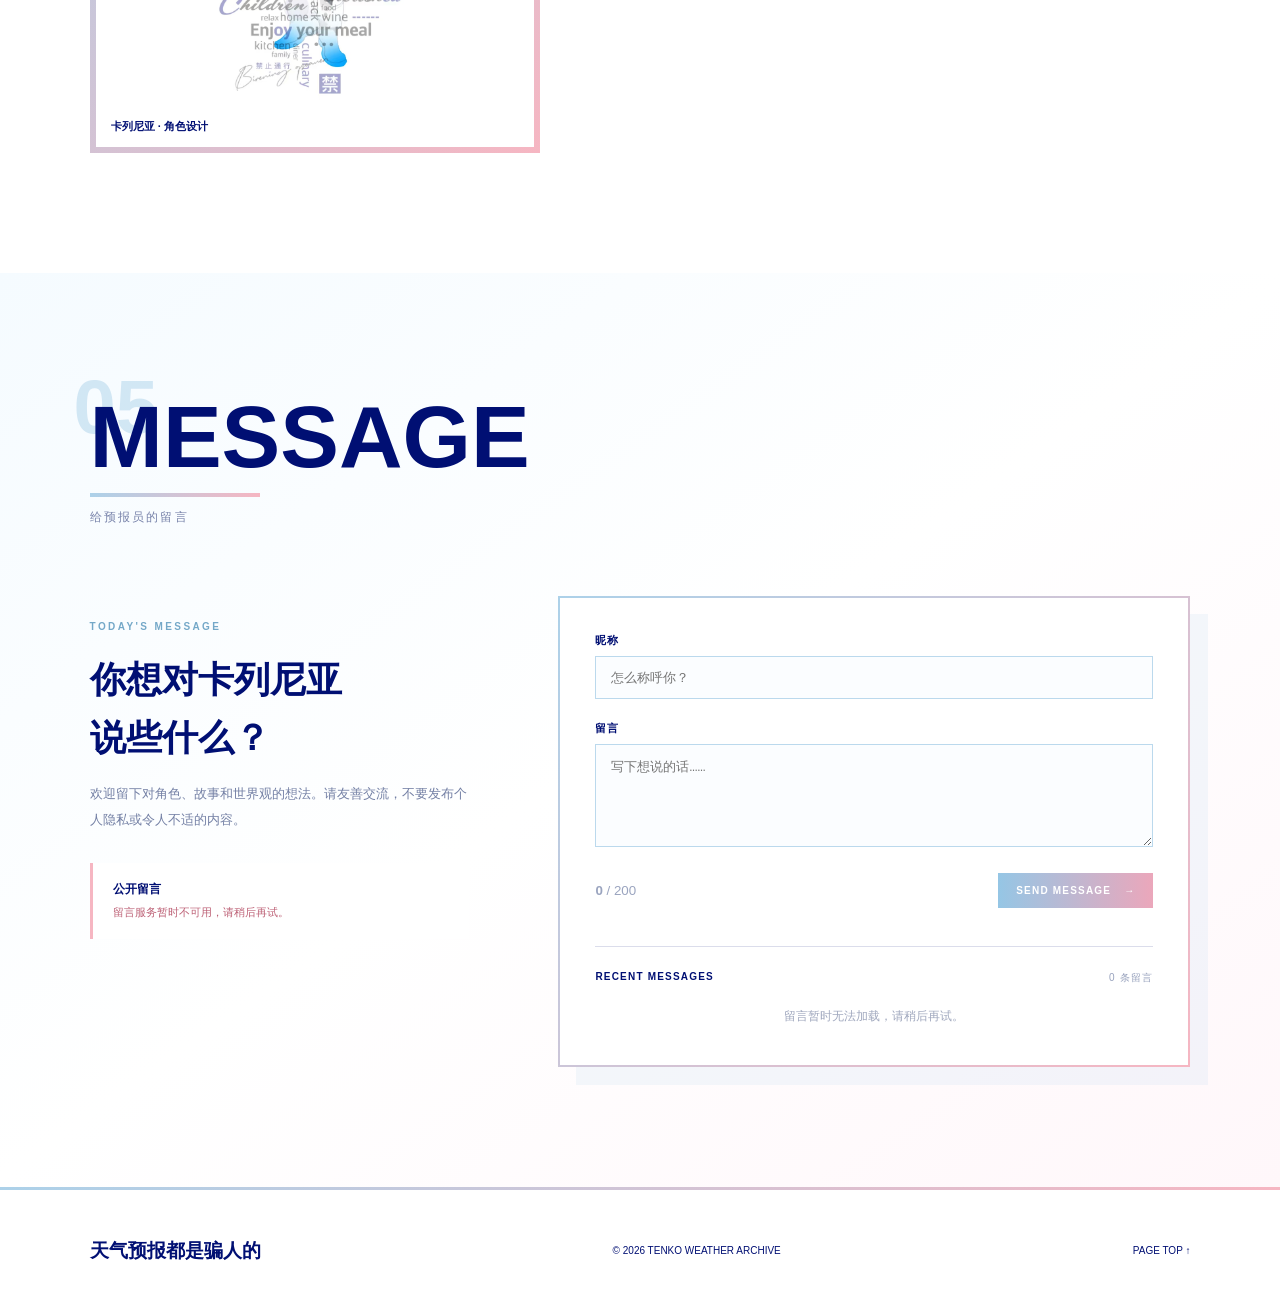
==== commit 8b1942a0: "Add files via upload" ====
--- a/index.html
+++ b/index.html
@@ -36,12 +36,12 @@
     </section>
     <section id="gallery" class="section gallery-section">
       <div class="section-title reveal"><span>04</span><h2>GALLERY</h2><p>作品画廊</p></div>
-      <div id="gallery-grid" class="gallery-grid"><figure class="art-card reveal"><div><img src="images/kalenia.jpg" alt="卡列尼亚角色设计"></div><figcaption><b>卡列尼亚 · 角色设计</b><span>作者署名待补充</span></figcaption></figure><div class="art-placeholder reveal"><span>NEW ARTWORK</span><b>约稿作品<br>待收录</b></div><div class="art-placeholder pink reveal"><span>NEW ARTWORK</span><b>故事插图<br>待收录</b></div></div>
+      <div id="gallery-grid" class="gallery-grid"><figure class="art-card reveal"><div><img src="images/kalenia.jpg" alt="卡列尼亚角色设计"></div><figcaption><b>卡列尼亚 · 角色设计</b></figcaption></figure><div class="art-placeholder reveal"><span>NEW ARTWORK</span><b>约稿作品<br>待收录</b></div><div class="art-placeholder pink reveal"><span>NEW ARTWORK</span><b>故事插图<br>待收录</b></div></div>
     </section>
     <section id="message" class="section message-section">
       <div class="section-title reveal"><span>05</span><h2>MESSAGE</h2><p>给预报员的留言</p></div>
       <div class="message-layout">
-        <div class="message-intro reveal"><p class="message-weather">TODAY'S MESSAGE</p><h3>你想对卡列尼亚<br>说些什么？</h3><p>欢迎留下对角色、故事和世界观的想法。请友善交流，不要发布个人隐私或令人不适的内容。</p><div class="preview-notice"><b>预览模式</b><span>目前留言只保存在当前浏览器。网站上线并连接云端后，所有访客都可以看到。</span></div></div>
+        <div class="message-intro reveal"><p class="message-weather">TODAY'S MESSAGE</p><h3>你想对卡列尼亚<br>说些什么？</h3><p>欢迎留下对角色、故事和世界观的想法。请友善交流，不要发布个人隐私或令人不适的内容。</p><div class="preview-notice"><b>公开留言</b><span id="comment-status">留言会公开显示，发送后暂不支持自行删除。如遇不当内容，作者可在后台隐藏。</span></div></div>
         <div class="guestbook reveal">
           <form id="message-form">
             <label><span>昵称</span><input id="guest-name" name="name" maxlength="20" placeholder="怎么称呼你？" required></label>
